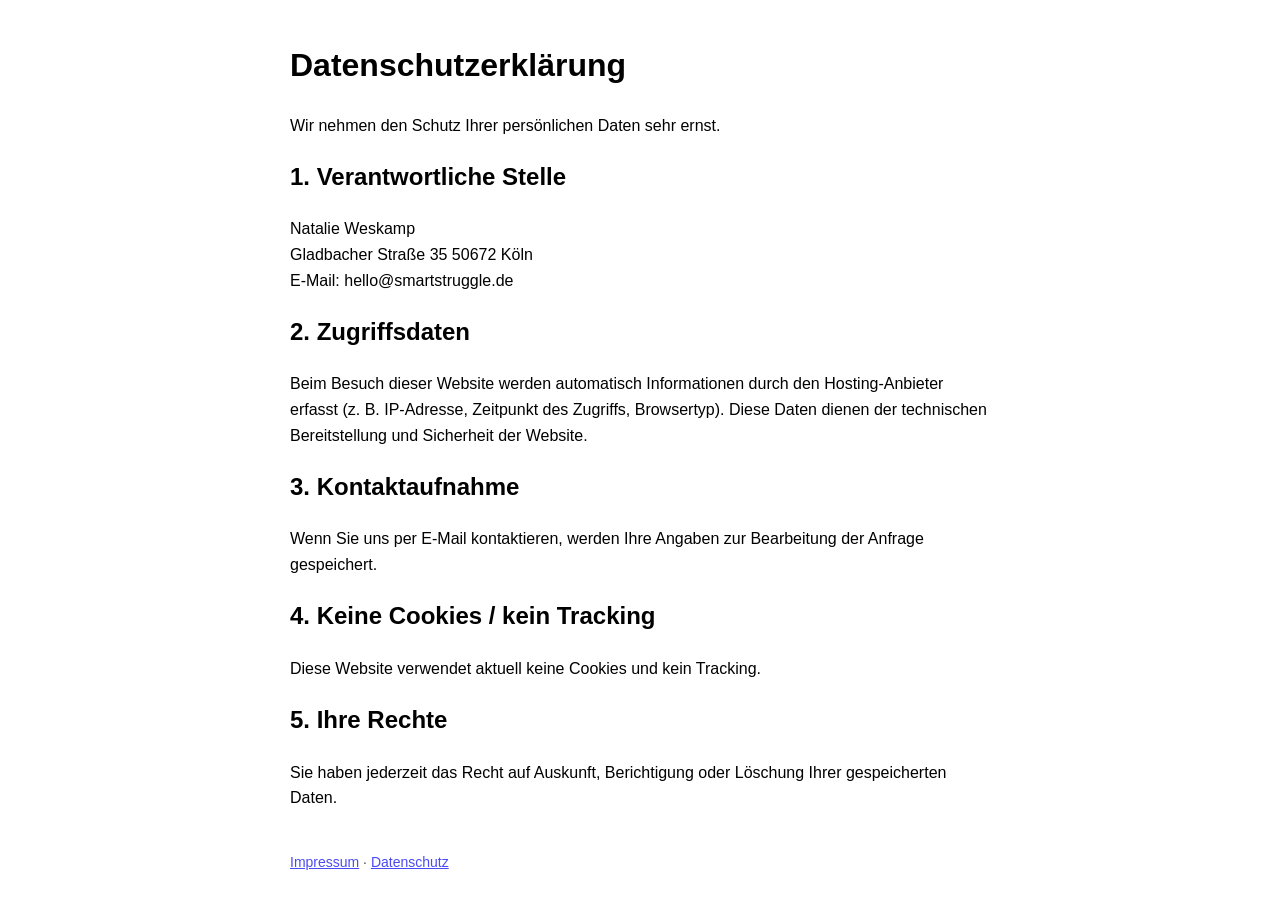
==== datenschutz.html @ fc31e5ca "Create datenschutz.html" ====
<!DOCTYPE html>
<html lang="de">
<head>
<meta charset="UTF-8">
<title>Datenschutz – Smart Struggle</title>
</head>
<body style="font-family: Arial; max-width: 700px; margin: 40px auto; line-height: 1.6;">

<h1>Datenschutzerklärung</h1>

<p>
Wir nehmen den Schutz Ihrer persönlichen Daten sehr ernst.
</p>

<h2>1. Verantwortliche Stelle</h2>
<p>
Natalie Weskamp<br>
Gladbacher Straße 35 50672 Köln<br>
E-Mail: hello@smartstruggle.de
</p>

<h2>2. Zugriffsdaten</h2>
<p>
Beim Besuch dieser Website werden automatisch Informationen durch den Hosting-Anbieter erfasst (z. B. IP-Adresse, Zeitpunkt des Zugriffs, Browsertyp). Diese Daten dienen der technischen Bereitstellung und Sicherheit der Website.
</p>

<h2>3. Kontaktaufnahme</h2>
<p>
Wenn Sie uns per E-Mail kontaktieren, werden Ihre Angaben zur Bearbeitung der Anfrage gespeichert.
</p>

<h2>4. Keine Cookies / kein Tracking</h2>
<p>
Diese Website verwendet aktuell keine Cookies und kein Tracking.
</p>

<h2>5. Ihre Rechte</h2>
<p>
Sie haben jederzeit das Recht auf Auskunft, Berichtigung oder Löschung Ihrer gespeicherten Daten.
</p>

</body>
</html>


<div style="margin-top:40px; font-size:14px; opacity:0.7;">
<a href="impressum.html">Impressum</a> ·
<a href="datenschutz.html">Datenschutz</a>
</div>
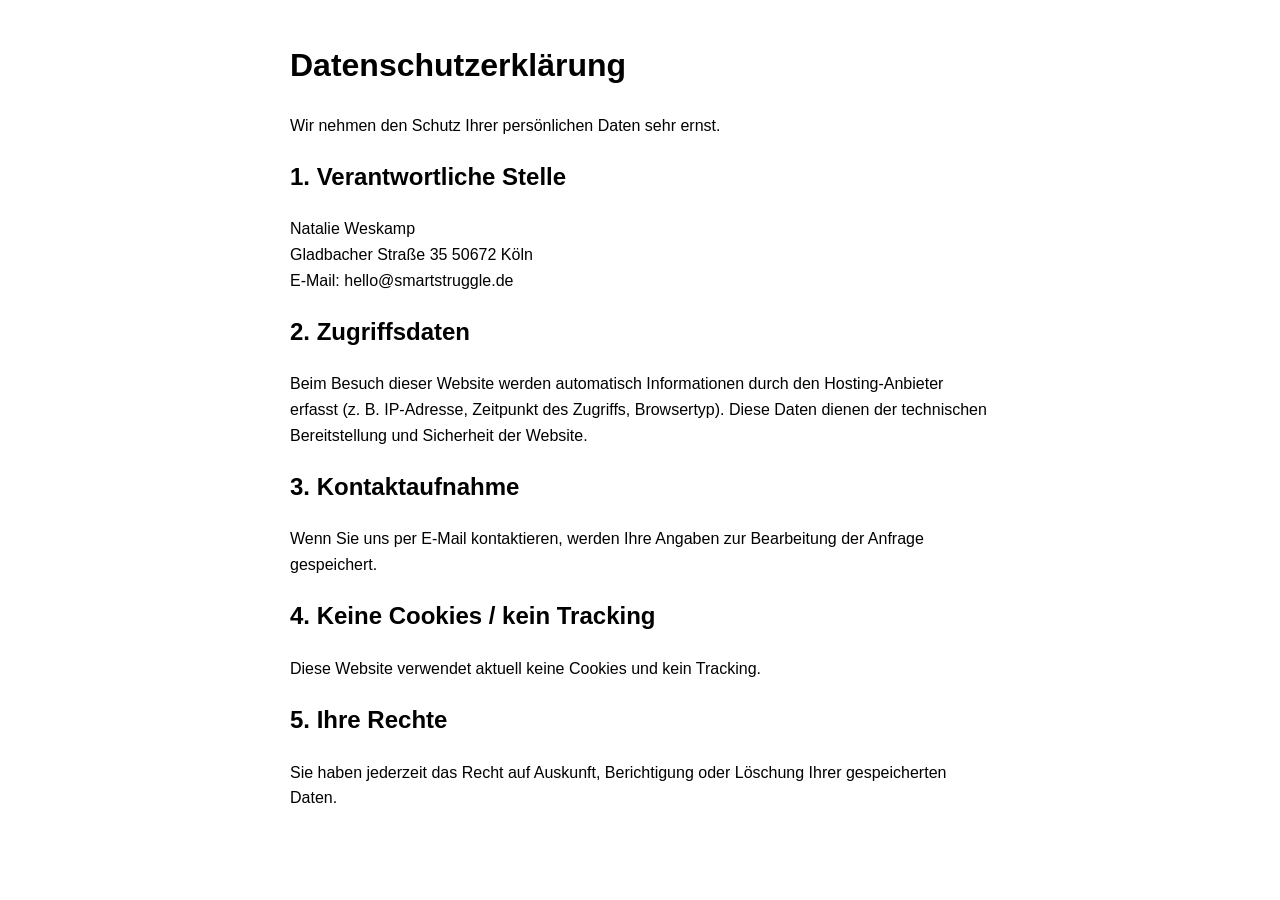
==== commit d567c1f6: "Update datenschutz.html" ====
--- a/datenschutz.html
+++ b/datenschutz.html
@@ -43,7 +43,3 @@
 </html>
 
 
-<div style="margin-top:40px; font-size:14px; opacity:0.7;">
-<a href="impressum.html">Impressum</a> ·
-<a href="datenschutz.html">Datenschutz</a>
-</div>
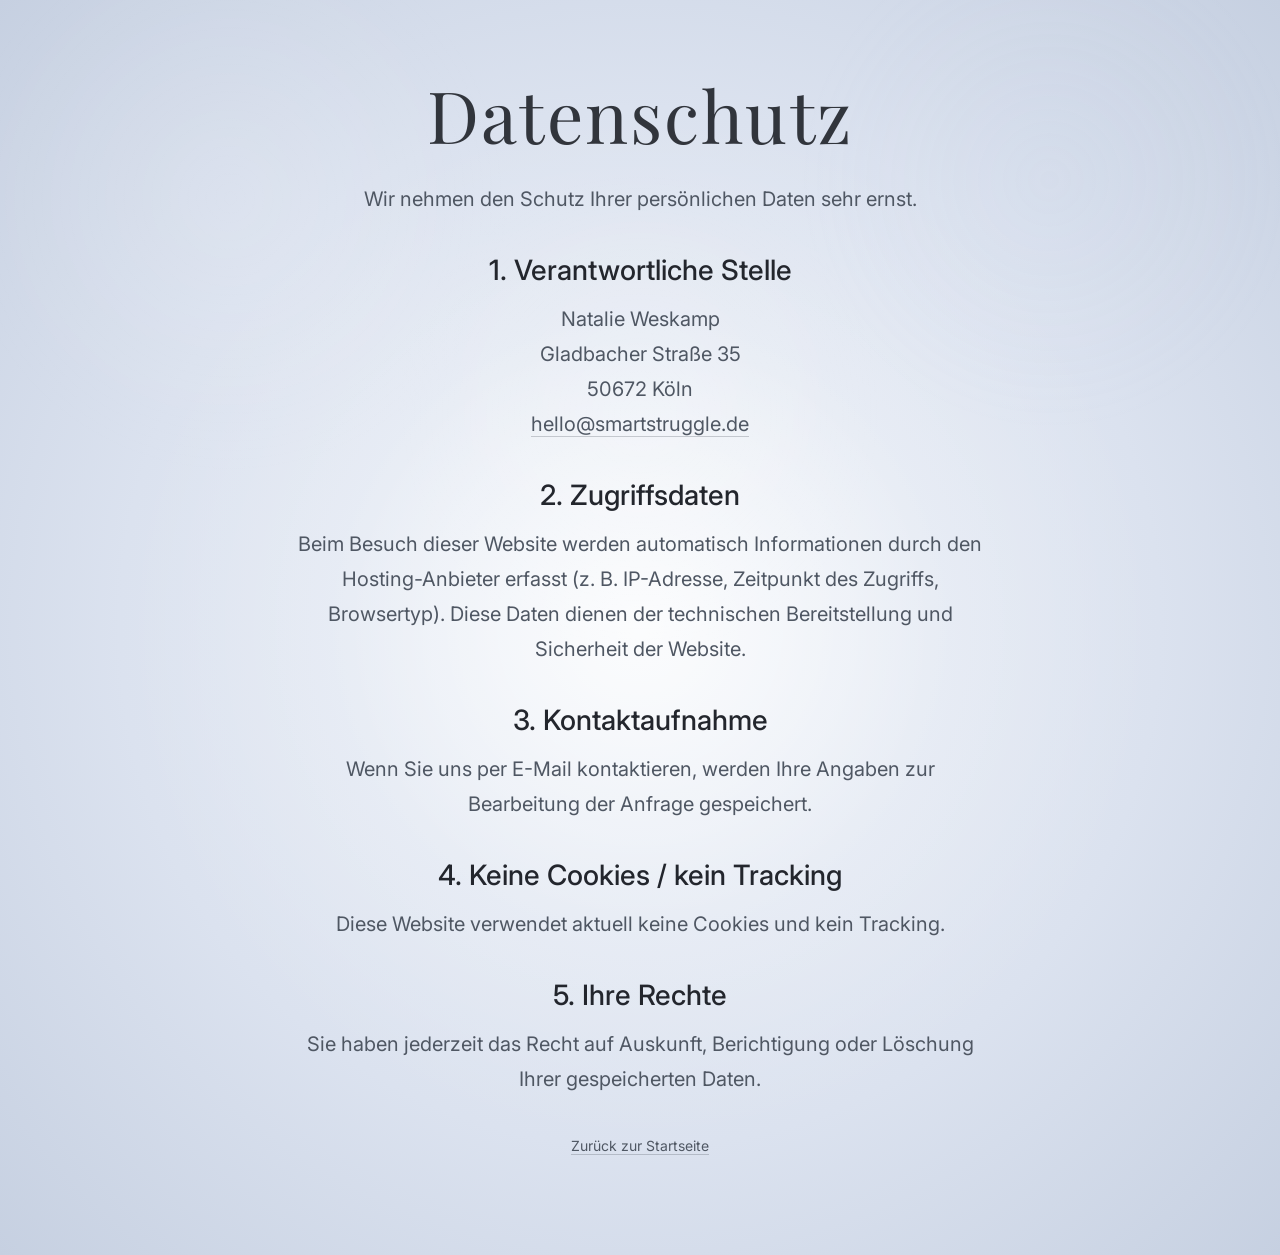
==== commit fd850ea3: "Update datenschutz.html" ====
--- a/datenschutz.html
+++ b/datenschutz.html
@@ -1,27 +1,177 @@
 <!DOCTYPE html>
 <html lang="de">
 <head>
-<meta charset="UTF-8">
+<meta charset="UTF-8" />
+<meta name="viewport" content="width=device-width, initial-scale=1.0" />
 <title>Datenschutz – Smart Struggle</title>
+
+<link rel="preconnect" href="https://fonts.googleapis.com">
+<link rel="preconnect" href="https://fonts.gstatic.com" crossorigin>
+<link href="https://fonts.googleapis.com/css2?family=Inter:wght@300;400;500&family=Playfair+Display:wght@400;500&display=swap" rel="stylesheet">
+
+<style>
+:root {
+--bg-center: #eef2f8;
+--bg-mid: #dbe2ef;
+--bg-edge: #c6d0e1;
+
+--text: #23262d;
+--subtle: #4f5763;
+--heading: #23262d;
+}
+
+* {
+box-sizing: border-box;
+}
+
+html, body {
+margin: 0;
+padding: 0;
+min-height: 100%;
+}
+
+body {
+font-family: 'Inter', Arial, sans-serif;
+color: var(--text);
+background:
+radial-gradient(circle at center, rgba(255,255,255,0.80) 0%, rgba(255,255,255,0.16) 34%, rgba(255,255,255,0) 58%),
+radial-gradient(circle at center, var(--bg-center) 0%, var(--bg-mid) 58%, var(--bg-edge) 100%);
+position: relative;
+overflow-x: hidden;
+}
+
+body::before {
+content: "";
+position: fixed;
+inset: 0;
+pointer-events: none;
+opacity: 0.5;
+background:
+radial-gradient(circle at 50% 46%, rgba(255,255,255,0.34) 0%, rgba(255,255,255,0) 30%),
+radial-gradient(circle at 18% 22%, rgba(255,255,255,0.24) 0%, rgba(255,255,255,0) 22%),
+radial-gradient(circle at 82% 20%, rgba(210,220,238,0.16) 0%, rgba(210,220,238,0) 20%);
+z-index: 0;
+}
+
+body::after {
+content: "";
+position: fixed;
+inset: 0;
+pointer-events: none;
+opacity: 0.03;
+background-image:
+radial-gradient(rgba(40, 48, 67, 0.85) 0.45px, transparent 0.45px);
+background-size: 8px 8px;
+z-index: 0;
+}
+
+.page {
+min-height: 100vh;
+display: flex;
+align-items: center;
+justify-content: center;
+padding: 56px 24px;
+position: relative;
+z-index: 1;
+}
+
+.card {
+width: min(92vw, 860px);
+text-align: center;
+padding: 24px 16px 44px;
+}
+
+h1 {
+margin: 0 0 34px 0;
+font-family: 'Playfair Display', serif;
+font-weight: 400;
+font-size: clamp(42px, 7vw, 72px);
+line-height: 0.95;
+letter-spacing: 0.03em;
+color: rgba(35, 38, 45, 0.92);
+}
+
+.content {
+max-width: 700px;
+margin: 0 auto;
+color: var(--subtle);
+text-align: center;
+}
+
+.content p {
+margin: 0 0 22px 0;
+font-size: clamp(17px, 2vw, 20px);
+line-height: 1.75;
+}
+
+.content h2 {
+margin: 36px 0 14px 0;
+font-size: clamp(20px, 2.3vw, 28px);
+line-height: 1.25;
+font-weight: 500;
+color: var(--heading);
+}
+
+.content a {
+color: inherit;
+text-decoration: none;
+border-bottom: 1px solid rgba(79, 87, 99, 0.28);
+}
+
+.back-link {
+display: inline-block;
+margin-top: 18px;
+font-size: 14px;
+color: rgba(35, 38, 45, 0.55);
+text-decoration: none;
+}
+
+.back-link:hover {
+text-decoration: underline;
+}
+
+@media (max-width: 600px) {
+.page {
+padding: 34px 22px;
+}
+
+.card {
+padding: 14px 6px 28px;
+}
+
+.content p {
+font-size: 16px;
+line-height: 1.7;
+}
+
+.content h2 {
+margin-top: 28px;
+font-size: 21px;
+}
+}
+</style>
 </head>
-<body style="font-family: Arial; max-width: 700px; margin: 40px auto; line-height: 1.6;">
+<body>
+<main class="page">
+<section class="card">
+<h1>Datenschutz</h1>
 
-<h1>Datenschutzerklärung</h1>
-
-<p>
-Wir nehmen den Schutz Ihrer persönlichen Daten sehr ernst.
-</p>
+<div class="content">
+<p>Wir nehmen den Schutz Ihrer persönlichen Daten sehr ernst.</p>
 
 <h2>1. Verantwortliche Stelle</h2>
 <p>
 Natalie Weskamp<br>
-Gladbacher Straße 35 50672 Köln<br>
-E-Mail: hello@smartstruggle.de
+Gladbacher Straße 35<br>
+50672 Köln<br>
+<a href="mailto:hello@smartstruggle.de">hello@smartstruggle.de</a>
 </p>
 
 <h2>2. Zugriffsdaten</h2>
 <p>
-Beim Besuch dieser Website werden automatisch Informationen durch den Hosting-Anbieter erfasst (z. B. IP-Adresse, Zeitpunkt des Zugriffs, Browsertyp). Diese Daten dienen der technischen Bereitstellung und Sicherheit der Website.
+Beim Besuch dieser Website werden automatisch Informationen durch den Hosting-Anbieter erfasst
+(z. B. IP-Adresse, Zeitpunkt des Zugriffs, Browsertyp). Diese Daten dienen der technischen
+Bereitstellung und Sicherheit der Website.
 </p>
 
 <h2>3. Kontaktaufnahme</h2>
@@ -39,7 +189,9 @@
 Sie haben jederzeit das Recht auf Auskunft, Berichtigung oder Löschung Ihrer gespeicherten Daten.
 </p>
 
+<a class="back-link" href="/">Zurück zur Startseite</a>
+</div>
+</section>
+</main>
 </body>
 </html>
-
-
